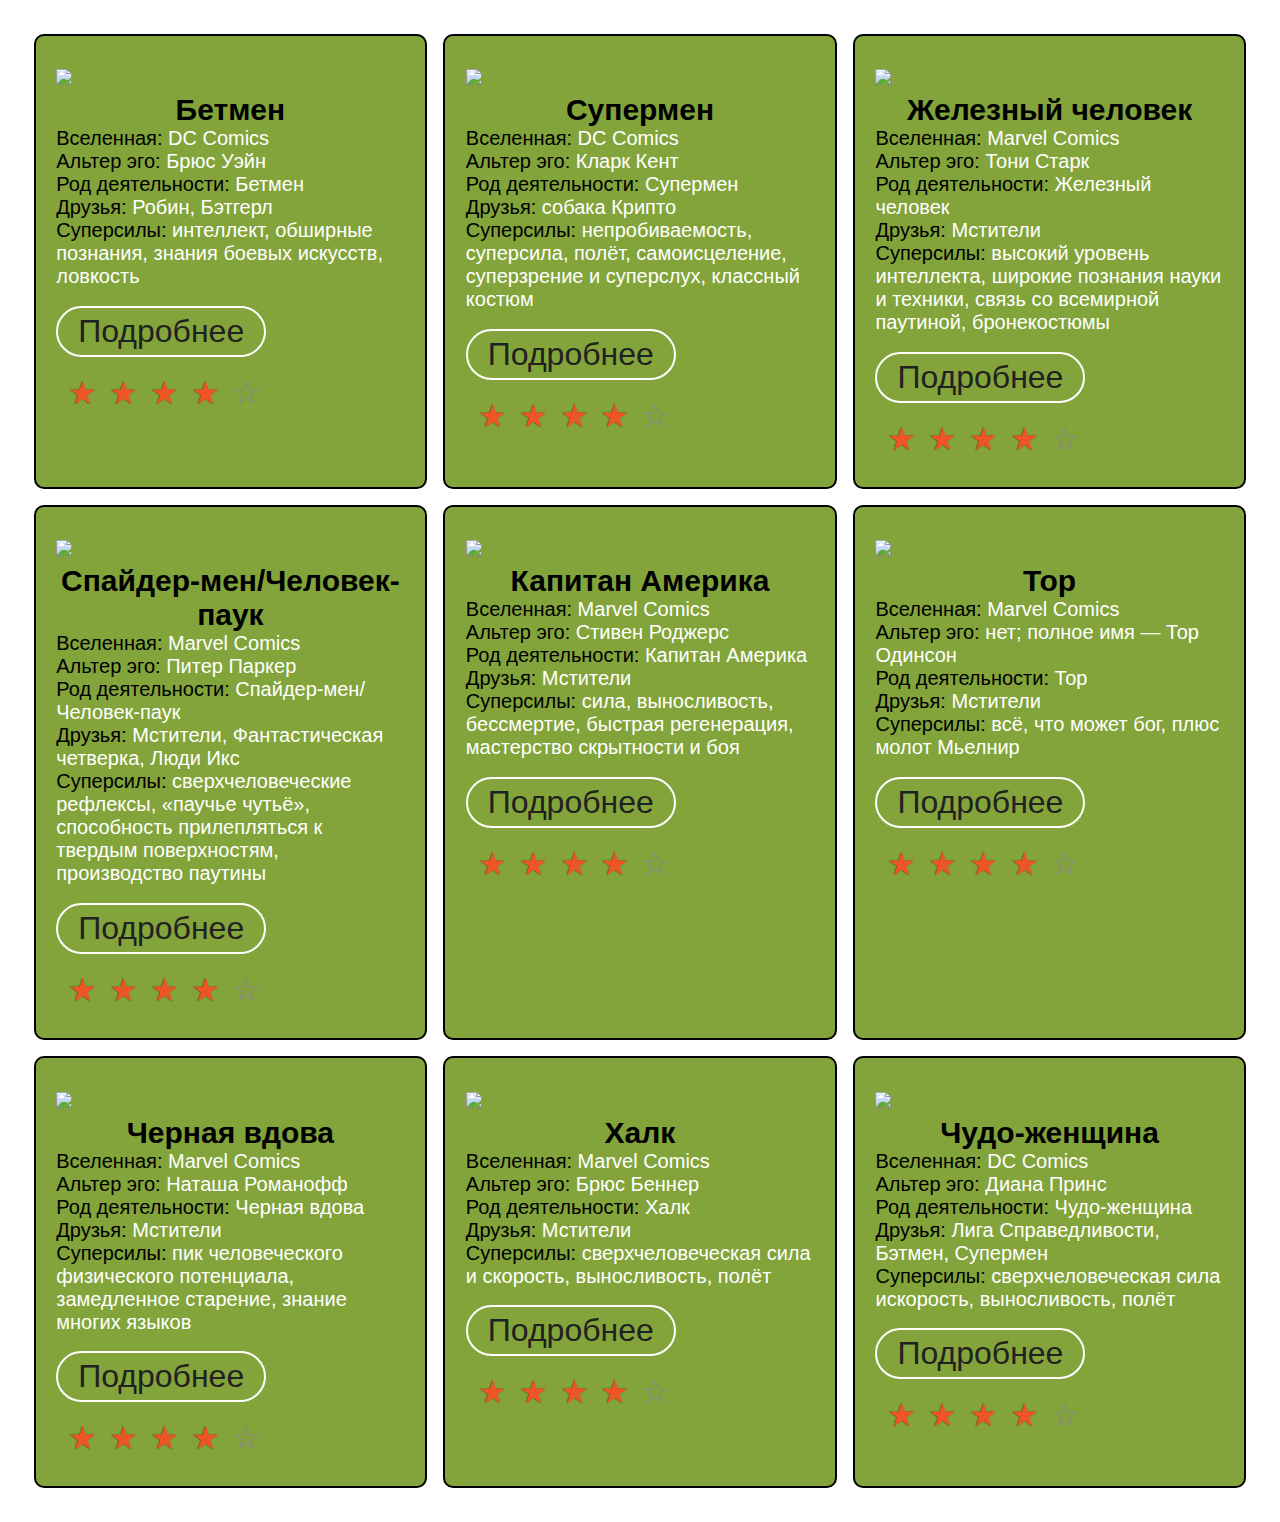
==== tasks/1.index.html @ 86c02c39 "first" ====
<!DOCTYPE html>
<html lang="en">
  <head>
    <meta charset="UTF-8" />
    <meta http-equiv="X-UA-Compatible" content="IE=edge" />
    <meta name="viewport" content="width=device-width, initial-scale=1.0" />
    <link rel="stylesheet" href="./style/style.css" />
    <title>Document</title>
  </head>
  <body>
    <div class="heroes">
      <div class="heroes__wrapper">
        <div id="heroes__content"></div>
      </div>
    </div>
    <script src="./1.script.js"></script>
  </body>
</html>
---- tasks/style/style.css ----
@charset "UTF-8";
* {
  margin: 0;
  padding: 0;
  box-sizing: border-box;
}

h2 {
  text-align: center;
  color: black;
  font-size: 30px;
}

.heroes {
  margin: 2%;
}
.heroes__container {
  background-color: #82a43a;
  padding: 5%;
  margin: 2%;
  border-radius: 10px;
  border: 2px solid black;
}
.heroes__photo {
  max-width: 100%;
}
.heroes__photo img {
  width: 100%;
}
.heroes__title {
  color: black;
  font-size: 20px;
}
.heroes__subtitle {
  color: white;
  font-size: 20px;
}
.heroes #heroes__content {
  display: grid;
  grid-template-columns: 1fr 1fr 1fr;
  flex-wrap: wrap;
}

.content {
  transition: max-height 0.2s;
  overflow: hidden;
}
.content[aria-hidden=true] {
  max-height: 0;
}
.content[aria-hidden=false] {
  max-height: var(--containerHeight, 1000px);
}

.star-container {
  font-family: sans-serif;
  line-height: 1.2;
}

.trigger {
  margin-top: 5%;
  margin-bottom: 5%;
  font-size: 1em;
  display: flex;
  align-items: center;
  padding: 5px 20px;
  min-height: 45px;
  border: 2px solid white;
  border-radius: 30px;
  background-color: transparent;
  color: #212121;
}
.trigger:focus {
  border: 2px solid #222;
  outline: 0;
}
[data-drawer-showing=true] .trigger {
  background-color: #3ecf8e;
  border: 2px solid transparent;
}

.content {
  display: flex;
  line-height: 1.4;
  max-width: 800px;
}

.star-cb-group {
  /* flip the order so we can use the + and ~ combinators */
  unicode-bidi: bidi-override;
  direction: rtl;
  /* the hidden clearer */
}
.star-cb-group > input {
  display: none;
}
.star-cb-group > input + label {
  /* only enough room for the star */
  display: inline-block;
  overflow: hidden;
  text-indent: 9999px;
  width: 1em;
  white-space: nowrap;
  cursor: pointer;
}
.star-cb-group > input + label:before {
  display: inline-block;
  text-indent: -9999px;
  content: "☆";
  color: #888;
}
.star-cb-group > input:checked ~ label:before, .star-cb-group > input + label:hover ~ label:before, .star-cb-group > input + label:hover:before {
  content: "★";
  color: #e52;
  text-shadow: 0 0 1px #333;
}
.star-cb-group > .star-cb-clear + label {
  text-indent: -9999px;
  width: 0.5em;
  margin-left: -0.5em;
}
.star-cb-group > .star-cb-clear + label:before {
  width: 0.5em;
}
.star-cb-group:hover > input + label:before {
  content: "☆";
  color: #888;
  text-shadow: none;
}
.star-cb-group:hover > input + label:hover ~ label:before, .star-cb-group:hover > input + label:hover:before {
  content: "★";
  color: #e52;
  text-shadow: 0 0 1px #333;
}

:root {
  font-size: 2em;
  font-family: Helvetica, arial, sans-serif;
}

fieldset {
  border: 0;
}/*# sourceMappingURL=style.css.map */
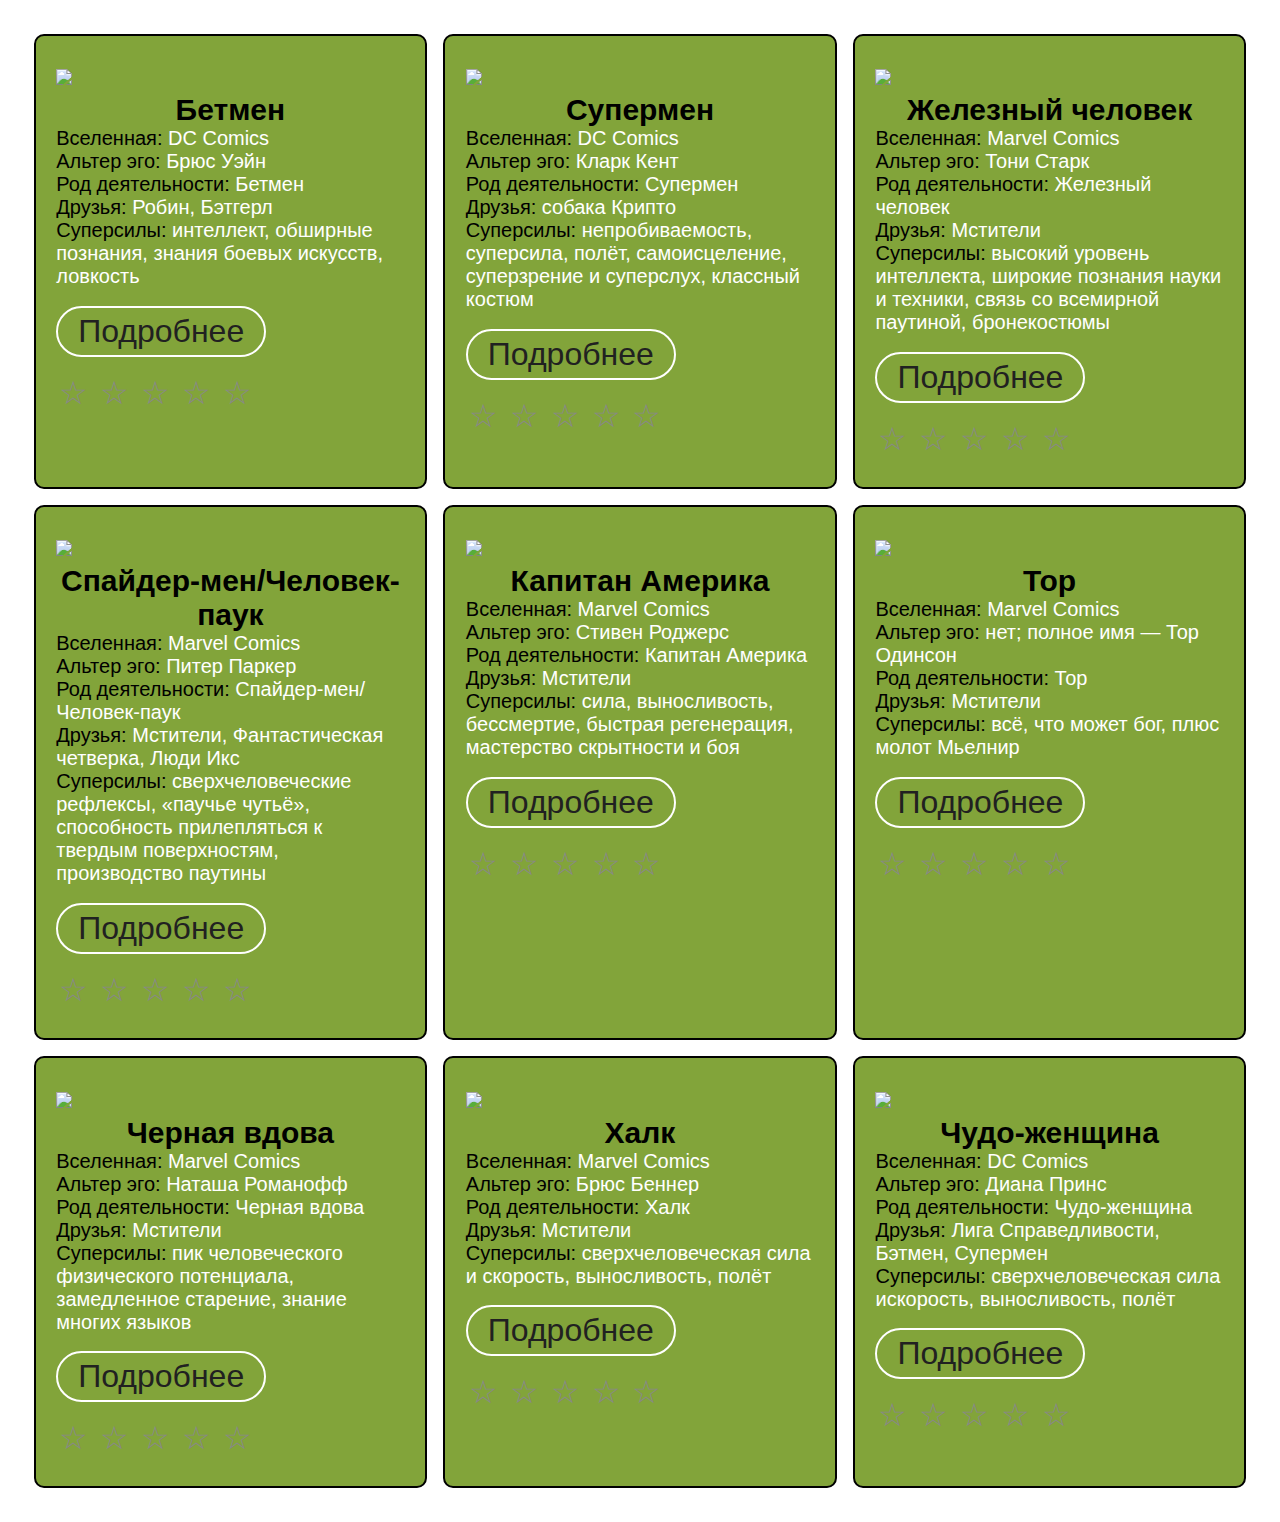
==== commit 01aab412: "2" ====
--- a/tasks/1.index.html
+++ b/tasks/1.index.html
@@ -10,7 +10,13 @@
   <body>
     <div class="heroes">
       <div class="heroes__wrapper">
-        <div id="heroes__content"></div>
+        <div id="heroes__content" class="root">
+          <template class="icon" id="tmpl">
+            <svg class="marvel__icon">
+              <use xlink:href="./images/sprite.svg#star2"></use>
+            </svg>
+          </template>
+        </div>
       </div>
     </div>
     <script src="./1.script.js"></script>
--- a/tasks/style/style.css
+++ b/tasks/style/style.css
@@ -89,12 +89,11 @@
   /* flip the order so we can use the + and ~ combinators */
   unicode-bidi: bidi-override;
   direction: rtl;
-  /* the hidden clearer */
 }
-.star-cb-group > input {
+.star-cb-group input {
   display: none;
 }
-.star-cb-group > input + label {
+.star-cb-group input + label {
   /* only enough room for the star */
   display: inline-block;
   overflow: hidden;
@@ -103,31 +102,13 @@
   white-space: nowrap;
   cursor: pointer;
 }
-.star-cb-group > input + label:before {
+.star-cb-group input + label:before {
   display: inline-block;
   text-indent: -9999px;
   content: "☆";
   color: #888;
 }
-.star-cb-group > input:checked ~ label:before, .star-cb-group > input + label:hover ~ label:before, .star-cb-group > input + label:hover:before {
-  content: "★";
-  color: #e52;
-  text-shadow: 0 0 1px #333;
-}
-.star-cb-group > .star-cb-clear + label {
-  text-indent: -9999px;
-  width: 0.5em;
-  margin-left: -0.5em;
-}
-.star-cb-group > .star-cb-clear + label:before {
-  width: 0.5em;
-}
-.star-cb-group:hover > input + label:before {
-  content: "☆";
-  color: #888;
-  text-shadow: none;
-}
-.star-cb-group:hover > input + label:hover ~ label:before, .star-cb-group:hover > input + label:hover:before {
+.star-cb-group input + label:hover:before {
   content: "★";
   color: #e52;
   text-shadow: 0 0 1px #333;
